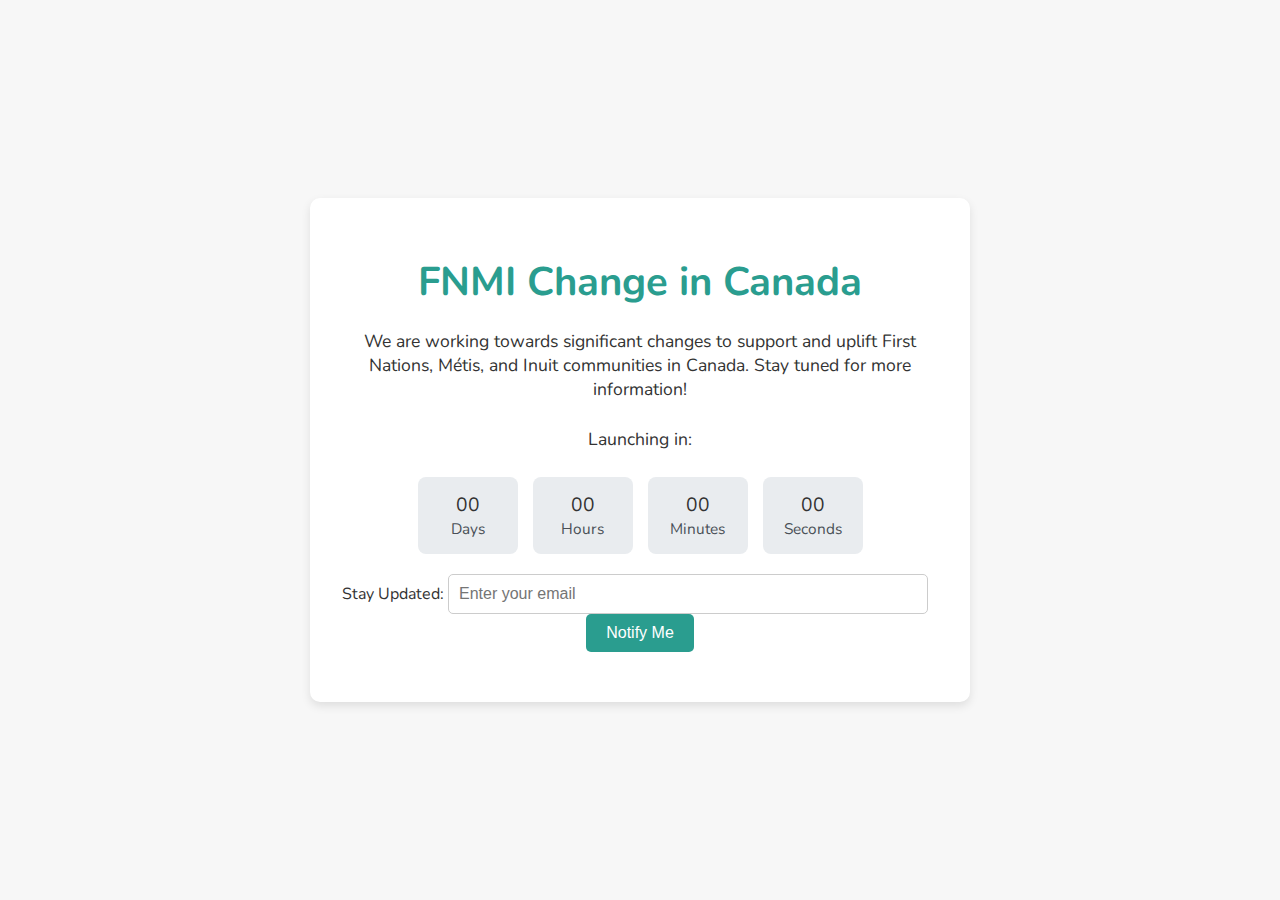
==== index.html @ b7464271 "Changes to be committed: 	new file:   index.html 	new file:   script.js 	new file:   styles.css" ====
<!DOCTYPE html>
<html lang="en">
<head>
    <meta charset="UTF-8">
    <meta name="viewport" content="width=device-width, initial-scale=1.0">
    <title>FNMI Change in Canada - Coming Soon</title>
    <link rel="stylesheet" href="styles.css">
    <link href="https://fonts.googleapis.com/css2?family=Nunito:wght@400;700&display=swap" rel="stylesheet">
</head>
<body>
    <div class="container">
        <header>
            <h1>FNMI Change in Canada</h1>
        </header>
        <main>
            <p>We are working towards significant changes to support and uplift First Nations, Métis, and Inuit communities in Canada. Stay tuned for more information!</p>
            <div id="countdown">
                <p>Launching in:</p>
                <div class="timer">
                    <div class="time-box">
                        <span id="days">00</span>
                        <p>Days</p>
                    </div>
                    <div class="time-box">
                        <span id="hours">00</span>
                        <p>Hours</p>
                    </div>
                    <div class="time-box">
                        <span id="minutes">00</span>
                        <p>Minutes</p>
                    </div>
                    <div class="time-box">
                        <span id="seconds">00</span>
                        <p>Seconds</p>
                    </div>
                </div>
            </div>
            <form>
                <label for="email">Stay Updated:</label>
                <input type="email" id="email" name="email" placeholder="Enter your email">
                <button type="submit">Notify Me</button>
            </form>
        </main>
    </div>
    <script src="script.js"></script>
</body>
</html>
---- styles.css ----
body {
    font-family: 'Nunito', sans-serif;
    background: #f7f7f7;
    color: #333;
    margin: 0;
    padding: 0;
    display: flex;
    justify-content: center;
    align-items: center;
    height: 100vh;
}

.container {
    text-align: center;
    background: #fff;
    padding: 30px;
    border-radius: 10px;
    box-shadow: 0 4px 10px rgba(0, 0, 0, 0.1);
    max-width: 600px;
    width: 90%;
}

header h1 {
    color: #2a9d8f;
    font-size: 2.5em;
    margin-bottom: 0.5em;
}

main p {
    font-size: 1.1em;
    margin-bottom: 1.5em;
}

#countdown {
    margin: 20px 0;
}

.timer {
    display: flex;
    justify-content: center;
    gap: 15px;
    font-size: 1.2em;
}

.time-box {
    background: #e9ecef;
    padding: 15px;
    border-radius: 8px;
    min-width: 70px;
}

.time-box p {
    margin: 0;
    font-size: 0.8em;
    color: #495057;
}

form {
    margin: 20px 0;
}

form input[type="email"] {
    padding: 10px;
    font-size: 1em;
    border: 1px solid #ccc;
    border-radius: 5px;
    margin-right: 10px;
    width: calc(100% - 120px);
    box-sizing: border-box;
}

form button {
    padding: 10px 20px;
    font-size: 1em;
    background: #2a9d8f;
    color: white;
    border: none;
    border-radius: 5px;
    cursor: pointer;
    transition: background 0.3s;
}

form button:hover {
    background: #21867a;
}

footer p {
    margin: 20px 0 10px;
}

footer .social-links {
    display: flex;
    justify-content: center;
    gap: 10px;
}

.social-icon {
    color: #2a9d8f;
    text-decoration: none;
    background: #e9ecef;
    padding: 10px 15px;
    border-radius: 5px;
    transition: background 0.3s;
}

.social-icon:hover {
    background: #d1e7dd;
}
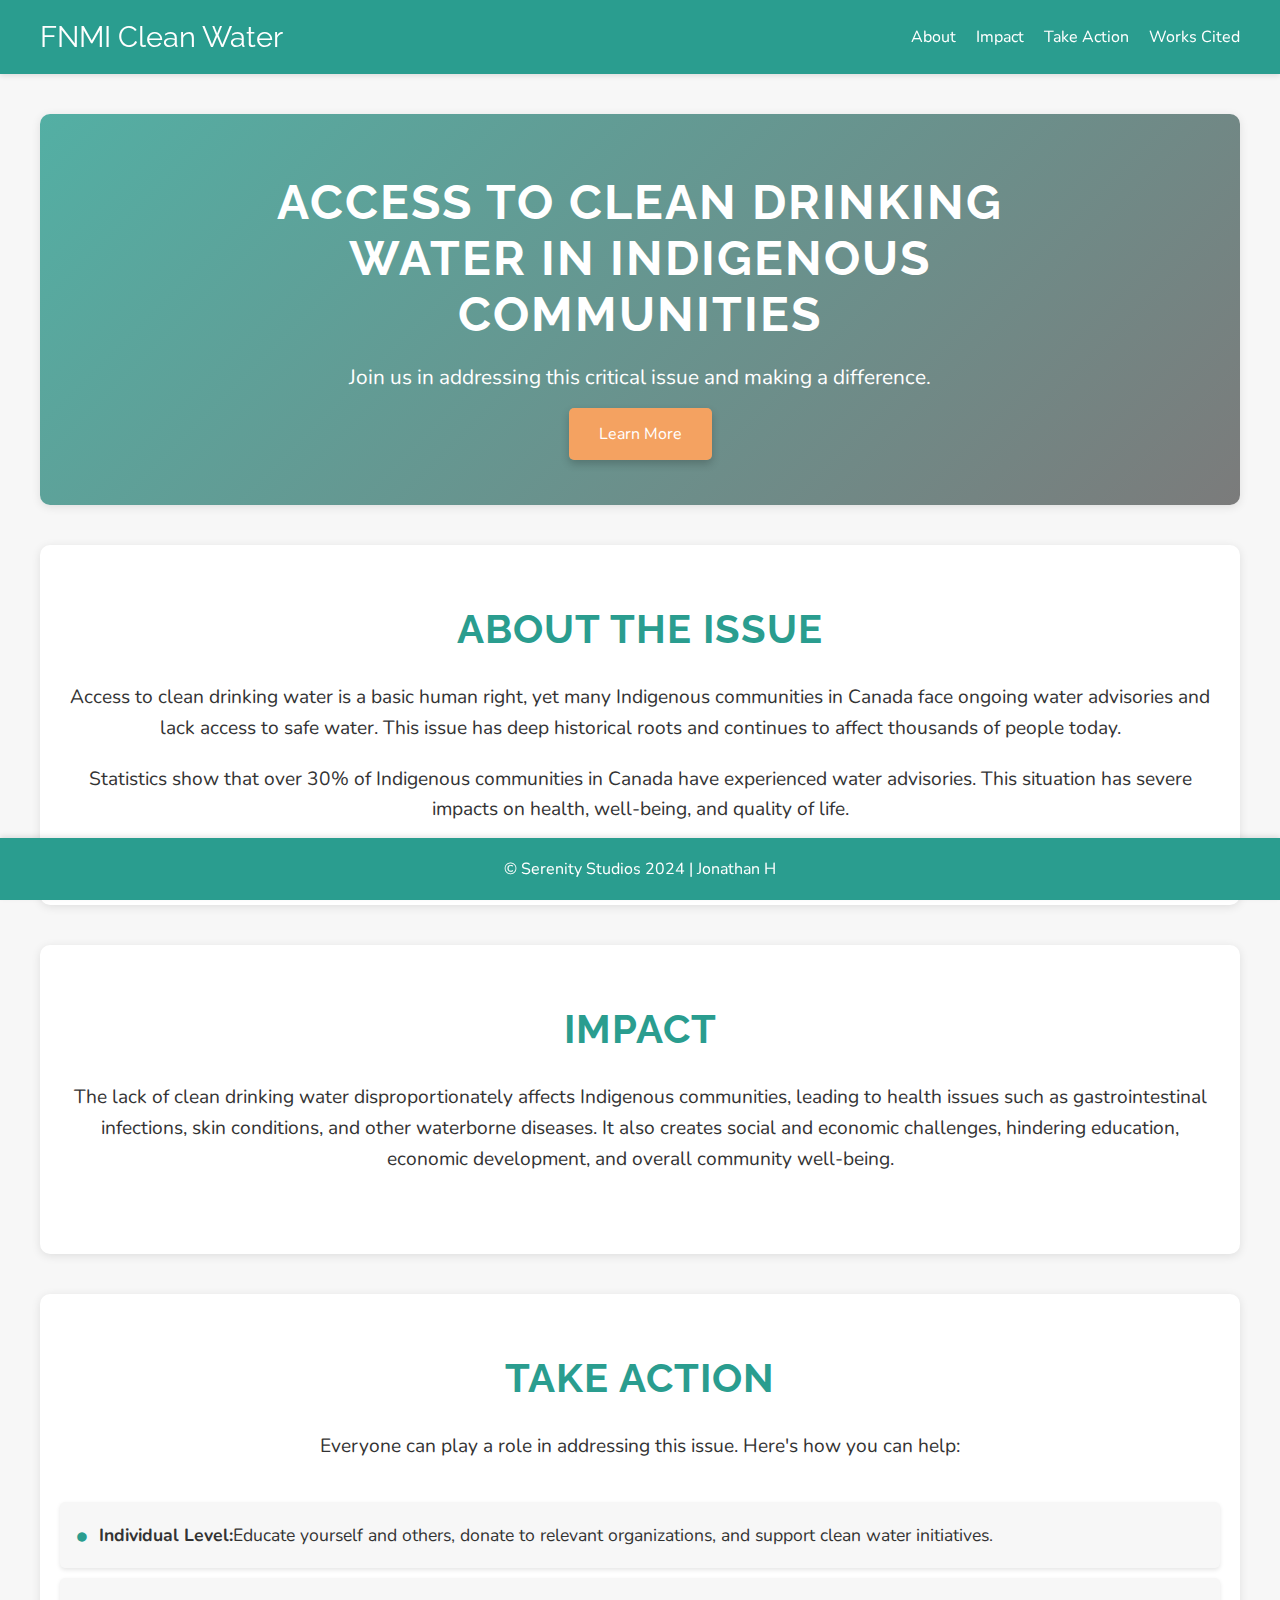
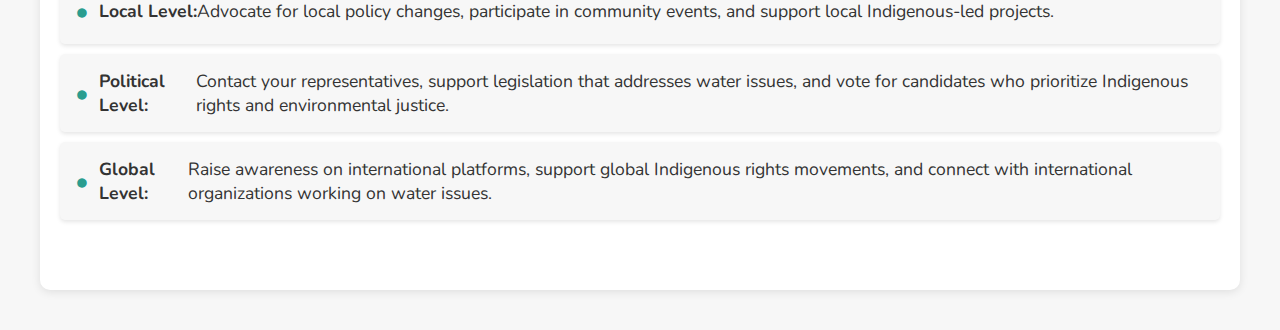
==== commit 37a94376: "Changes to be committed: 	modified:   index.html 	deleted:    script.js 	modified:   styles.css 	new" ====
--- a/index.html
+++ b/index.html
@@ -3,45 +3,56 @@
 <head>
     <meta charset="UTF-8">
     <meta name="viewport" content="width=device-width, initial-scale=1.0">
-    <title>FNMI Change in Canada - Coming Soon</title>
+    <title>FNMI Clean Water Initiative</title>
     <link rel="stylesheet" href="styles.css">
-    <link href="https://fonts.googleapis.com/css2?family=Nunito:wght@400;700&display=swap" rel="stylesheet">
+    <link href="https://fonts.googleapis.com/css2?family=Nunito:wght@400;700&family=Raleway:wght@300;700&display=swap" rel="stylesheet">
 </head>
 <body>
-    <div class="container">
-        <header>
-            <h1>FNMI Change in Canada</h1>
-        </header>
-        <main>
-            <p>We are working towards significant changes to support and uplift First Nations, Métis, and Inuit communities in Canada. Stay tuned for more information!</p>
-            <div id="countdown">
-                <p>Launching in:</p>
-                <div class="timer">
-                    <div class="time-box">
-                        <span id="days">00</span>
-                        <p>Days</p>
-                    </div>
-                    <div class="time-box">
-                        <span id="hours">00</span>
-                        <p>Hours</p>
-                    </div>
-                    <div class="time-box">
-                        <span id="minutes">00</span>
-                        <p>Minutes</p>
-                    </div>
-                    <div class="time-box">
-                        <span id="seconds">00</span>
-                        <p>Seconds</p>
-                    </div>
-                </div>
-            </div>
-            <form>
-                <label for="email">Stay Updated:</label>
-                <input type="email" id="email" name="email" placeholder="Enter your email">
-                <button type="submit">Notify Me</button>
-            </form>
-        </main>
-    </div>
-    <script src="script.js"></script>
+    <header class="header">
+        <nav class="navbar">
+            <a href="#" class="logo">FNMI Clean Water</a>
+            <ul class="nav-links">
+                <li><a href="#about">About</a></li>
+                <li><a href="#impact">Impact</a></li>
+                <li><a href="#action">Take Action</a></li>
+                <li><a href="works-cited.html">Works Cited</a></li>
+            </ul>
+        </nav>
+    </header>
+    <section class="hero">
+        <div class="hero-content">
+            <h1>Access to Clean Drinking Water in Indigenous Communities</h1>
+            <p>Join us in addressing this critical issue and making a difference.</p>
+            <a href="#about" class="btn">Learn More</a>
+        </div>
+    </section>
+    <section id="about" class="about">
+        <h2>About the Issue</h2>
+        <div class="content">
+            <p>Access to clean drinking water is a basic human right, yet many Indigenous communities in Canada face ongoing water advisories and lack access to safe water. This issue has deep historical roots and continues to affect thousands of people today.</p>
+            <p>Statistics show that over 30% of Indigenous communities in Canada have experienced water advisories. This situation has severe impacts on health, well-being, and quality of life.</p>
+        </div>
+    </section>
+    <section id="impact" class="impact">
+        <h2>Impact</h2>
+        <div class="content">
+            <p>The lack of clean drinking water disproportionately affects Indigenous communities, leading to health issues such as gastrointestinal infections, skin conditions, and other waterborne diseases. It also creates social and economic challenges, hindering education, economic development, and overall community well-being.</p>
+        </div>
+    </section>
+    <section id="action" class="action">
+        <h2>Take Action</h2>
+        <div class="content">
+            <p>Everyone can play a role in addressing this issue. Here's how you can help:</p>
+            <ul>
+                <li><strong>Individual Level:</strong> Educate yourself and others, donate to relevant organizations, and support clean water initiatives.</li>
+                <li><strong>Local Level:</strong> Advocate for local policy changes, participate in community events, and support local Indigenous-led projects.</li>
+                <li><strong>Political Level:</strong> Contact your representatives, support legislation that addresses water issues, and vote for candidates who prioritize Indigenous rights and environmental justice.</li>
+                <li><strong>Global Level:</strong> Raise awareness on international platforms, support global Indigenous rights movements, and connect with international organizations working on water issues.</li>
+            </ul>
+        </div>
+    </section>
+    <footer class="footer">
+        <p>&copy; Serenity Studios 2024 | Jonathan H</p>
+    </footer>
 </body>
 </html>--- a/styles.css
+++ b/styles.css
@@ -1,108 +1,230 @@
+/* General Styles */
+* {
+    box-sizing: border-box;
+    margin: 0;
+    padding: 0;
+}
+
 body {
     font-family: 'Nunito', sans-serif;
     background: #f7f7f7;
     color: #333;
+    scroll-behavior: smooth;
+    --primary-color: #2a9d8f;
+    --secondary-color: #f4a261;
+    --text-color: #333;
+}
+
+.header {
+    background: var(--primary-color);
+    padding: 20px;
+    box-shadow: 0 2px 5px rgba(0, 0, 0, 0.1);
+    position: sticky;
+    top: 0;
+    z-index: 1000;
+}
+
+.navbar {
+    display: flex;
+    justify-content: space-between;
+    align-items: center;
+    max-width: 1200px;
+    margin: 0 auto;
+}
+
+.navbar .logo {
+    color: #fff;
+    font-size: 1.8em;
+    font-family: 'Raleway', sans-serif;
+    text-decoration: none;
+}
+
+.navbar .nav-links {
+    list-style: none;
+    display: flex;
+    gap: 20px;
+}
+
+.navbar .nav-links a {
+    color: #fff;
+    text-decoration: none;
+    font-size: 1em;
+    transition: color 0.3s;
+}
+
+.navbar .nav-links a:hover {
+    color: #d1e7dd;
+}
+
+/* Hero Section */
+.hero {
+    background: linear-gradient(135deg, rgba(42, 157, 143, 0.8), rgba(0, 0, 0, 0.5));
+    color: #fff;
+    text-align: center;
+}
+
+.hero-content {
+    max-width: 800px; /* Restrict content width for better readability */
+    margin: 0 auto; /* Center content horizontally */
+    animation: fadeInUp 1.5s ease-in-out; /* Animation for smoother entry */
+}
+
+.hero h1 {
+    font-size: 3em; /* Adjusted font size for better visual impact */
+    margin-bottom: 20px;
+    font-family: 'Raleway', sans-serif;
+    text-transform: uppercase;
+    letter-spacing: 2px;
+    animation: fadeInUp 1.5s ease-in-out;
+}
+
+.hero p {
+    font-size: 1.3em;
+    margin-bottom: 30px; /* Increased margin for better spacing */
+    line-height: 1.5; /* Improved line spacing for readability */
+}
+
+.hero .btn {
+    background: var(--secondary-color);
+    color: #fff;
+    padding: 15px 30px;
+    text-decoration: none;
+    border-radius: 5px;
+    transition: background 0.3s, transform 0.3s, box-shadow 0.3s;
+    box-shadow: 0 4px 8px rgba(0, 0, 0, 0.2);
+}
+
+.hero .btn:hover {
+    background: #e76f51;
+    transform: scale(1.05);
+    box-shadow: 0 6px 12px rgba(0, 0, 0, 0.3);
+}
+
+/* About, Impact, and Action Sections */
+section {
+    padding: 60px 20px;
+    text-align: center;
+    max-width: 1200px;
+    margin: 40px auto;
+    background: #ffffff;
+    border-radius: 10px;
+    box-shadow: 0 2px 10px rgba(0, 0, 0, 0.1);
+}
+
+section h2 {
+    color: var(--primary-color);
+    font-size: 2.5em;
+    margin-bottom: 30px;
+    font-family: 'Raleway', sans-serif;
+    text-transform: uppercase;
+    letter-spacing: 1px;
+}
+
+section p {
+    font-size: 1.2em;
+    margin-bottom: 20px;
+    line-height: 1.6;
+}
+
+section ul {
+    list-style: none;
+    padding: 0;
+    font-size: 1.1em;
+    text-align: left;
+    display: inline-block;
+    width: 100%; /* Ensure full width for modern layout */
+    margin-top: 20px; /* Add space above the list */
+}
+
+section ul li {
+    background: #f7f7f7;
+    margin-bottom: 10px;
+    padding: 15px;
+    border-radius: 5px;
+    box-shadow: 0 2px 4px rgba(0, 0, 0, 0.1);
+    transition: transform 0.3s, background 0.3s;
+    display: flex; /* Flexbox for modern layout */
+    align-items: center; /* Center items vertically */
+}
+
+section ul li:hover {
+    transform: translateY(-5px);
+    background: #e9ecef;
+}
+
+section ul li::before {
+    content: '•'; /* Add bullet point */
+    color: var(--primary-color);
+    font-size: 1.5em;
+    margin-right: 10px;
+}
+
+/* Footer Styles */
+.footer {
+    background: var(--primary-color);
+    color: #fff;
+    text-align: center;
+    padding: 20px;
+    position: fixed;
+    bottom: 0;
+    width: 100%;
+    box-shadow: 0 -2px 5px rgba(0, 0, 0, 0.1);
+    font-family: 'Nunito', sans-serif;
+}
+
+.footer p {
     margin: 0;
-    padding: 0;
-    display: flex;
-    justify-content: center;
-    align-items: center;
-    height: 100vh;
-}
-
-.container {
-    text-align: center;
-    background: #fff;
-    padding: 30px;
+    font-size: 1em;
+}
+
+/* Keyframes for Animations */
+@keyframes fadeInUp {
+    from {
+        opacity: 0;
+        transform: translateY(30px);
+    }
+    to {
+        opacity: 1;
+        transform: translateY(0);
+    }
+}
+
+/* Works Cited Page Styles */
+.works-cited {
+    padding: 60px 20px;
+    text-align: center;
+    max-width: 800px;
+    margin: 0 auto;
+    background: #ffffff;
     border-radius: 10px;
-    box-shadow: 0 4px 10px rgba(0, 0, 0, 0.1);
-    max-width: 600px;
-    width: 90%;
-}
-
-header h1 {
+    box-shadow: 0 2px 10px rgba(0, 0, 0, 0.1);
+    margin-top: 40px;
+}
+
+.works-cited h2 {
     color: #2a9d8f;
     font-size: 2.5em;
-    margin-bottom: 0.5em;
-}
-
-main p {
+    margin-bottom: 30px;
+}
+
+.works-cited ul {
+    list-style: none;
+    padding: 0;
     font-size: 1.1em;
-    margin-bottom: 1.5em;
-}
-
-#countdown {
-    margin: 20px 0;
-}
-
-.timer {
-    display: flex;
-    justify-content: center;
-    gap: 15px;
-    font-size: 1.2em;
-}
-
-.time-box {
-    background: #e9ecef;
-    padding: 15px;
-    border-radius: 8px;
-    min-width: 70px;
-}
-
-.time-box p {
-    margin: 0;
-    font-size: 0.8em;
-    color: #495057;
-}
-
-form {
-    margin: 20px 0;
-}
-
-form input[type="email"] {
-    padding: 10px;
-    font-size: 1em;
-    border: 1px solid #ccc;
-    border-radius: 5px;
-    margin-right: 10px;
-    width: calc(100% - 120px);
-    box-sizing: border-box;
-}
-
-form button {
-    padding: 10px 20px;
-    font-size: 1em;
-    background: #2a9d8f;
-    color: white;
-    border: none;
-    border-radius: 5px;
-    cursor: pointer;
-    transition: background 0.3s;
-}
-
-form button:hover {
-    background: #21867a;
-}
-
-footer p {
-    margin: 20px 0 10px;
-}
-
-footer .social-links {
-    display: flex;
-    justify-content: center;
-    gap: 10px;
-}
-
-.social-icon {
+    text-align: left;
+    display: inline-block;
+}
+
+.works-cited ul li {
+    margin-bottom: 20px;
+    line-height: 1.6;
+}
+
+.works-cited a {
     color: #2a9d8f;
     text-decoration: none;
-    background: #e9ecef;
-    padding: 10px 15px;
-    border-radius: 5px;
-    transition: background 0.3s;
-}
-
-.social-icon:hover {
-    background: #d1e7dd;
+}
+
+.works-cited a:hover {
+    text-decoration: underline;
 }